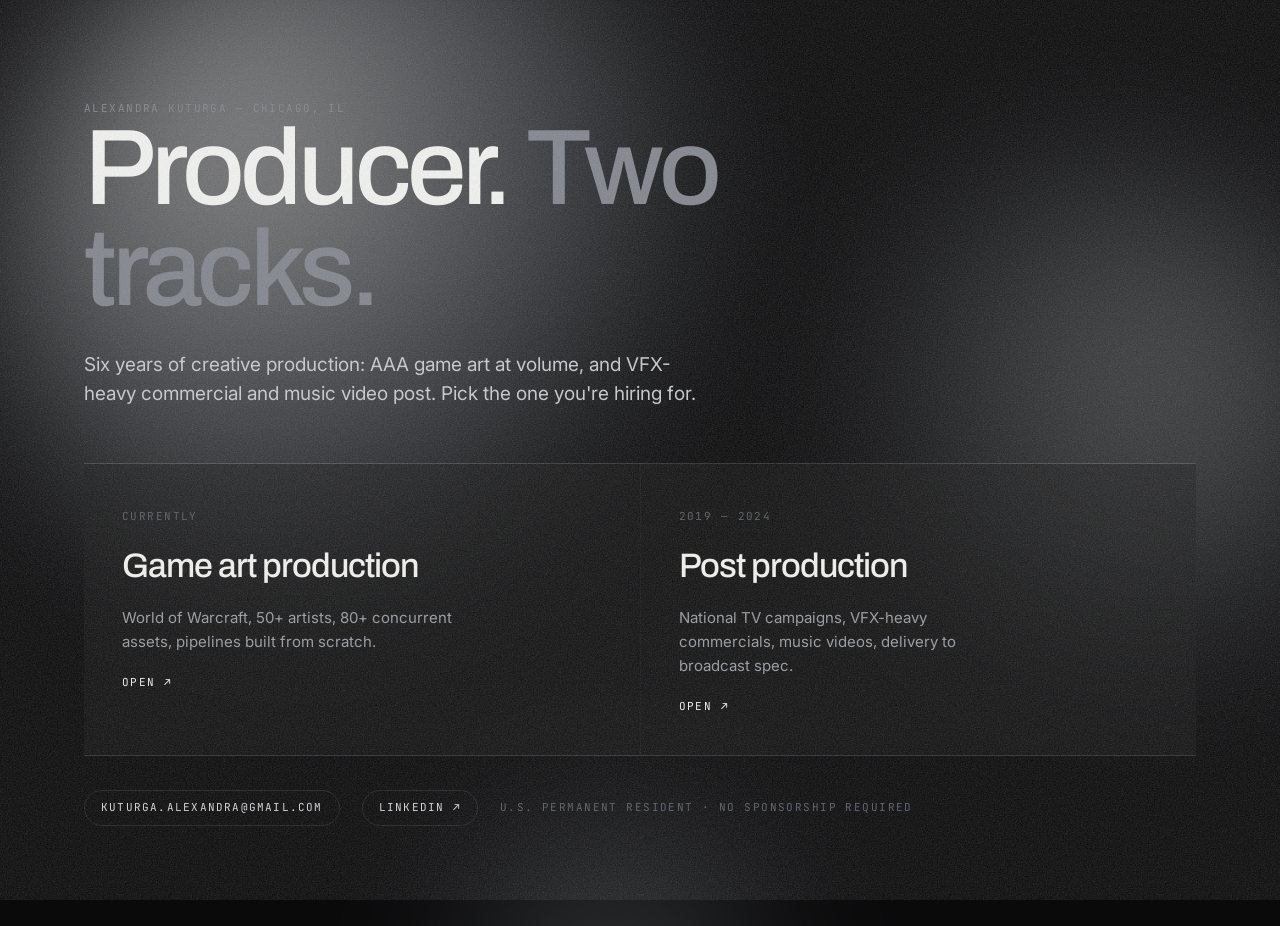
==== index.html @ 8ec672dc "Add files via upload" ====
<!DOCTYPE html>
<html lang="en">
<head>
<meta charset="utf-8">
<meta name="viewport" content="width=device-width, initial-scale=1">
<title>Alexandra Kuturga — Producer</title>
<link rel="preconnect" href="https://fonts.googleapis.com">
<link rel="preconnect" href="https://fonts.gstatic.com" crossorigin>
<link href="https://fonts.googleapis.com/css2?family=Archivo:wght@400;500;600&family=Inter:wght@400;500&family=JetBrains+Mono:wght@400;500&display=swap" rel="stylesheet">
<link rel="stylesheet" href="style.css">
<style>
  .gate{min-height:100svh;display:flex;align-items:center;position:relative;overflow:hidden;padding-block:100px}
  .doors{margin-top:clamp(40px,6vh,72px);display:grid;grid-template-columns:1fr 1fr;gap:1px;background:var(--line-2);border-top:1px solid var(--line);border-bottom:1px solid var(--line)}
  .door{background:rgba(10,10,11,.4);backdrop-filter:blur(4px);padding:clamp(24px,3.4vw,38px);text-decoration:none;display:block;transition:background .3s}
  .door:hover,.door:focus-visible{background:rgba(255,255,255,.06)}
  .door h2{font-family:var(--display);font-weight:500;font-size:clamp(22px,3vw,34px);letter-spacing:-.03em;margin-top:12px}
  .door p{color:#9A9CA3;margin-top:12px;font-size:15px;max-width:38ch}
  .door .go{margin-top:20px;display:inline-block;font-family:var(--data);font-size:11px;letter-spacing:.13em;text-transform:uppercase;color:var(--ink)}
  @media (max-width:720px){.doors{grid-template-columns:1fr}}
</style>
</head>
<body>
<header class="gate">
  <div class="field" aria-hidden="true">
    <div class="blob b1"></div><div class="blob b2"></div><div class="blob b3"></div>
  </div>
  <div class="wrap" style="position:relative;z-index:2;width:100%">
    <p class="eyebrow">Alexandra Kuturga — Chicago, IL</p>
    <h1 style="max-width:13ch">Producer. <em>Two tracks.</em></h1>
    <p class="lede">Six years of creative production: AAA game art at volume, and VFX-heavy commercial and music video post. Pick the one you're hiring for.</p>

    <div class="doors">
      <a class="door" href="art-producer/">
        <span class="data">Currently</span>
        <h2>Game art production</h2>
        <p>World of Warcraft, 50+ artists, 80+ concurrent assets, pipelines built from scratch.</p>
        <span class="go">Open ↗</span>
      </a>
      <a class="door" href="producer/">
        <span class="data">2019 — 2024</span>
        <h2>Post production</h2>
        <p>National TV campaigns, VFX-heavy commercials, music videos, delivery to broadcast spec.</p>
        <span class="go">Open ↗</span>
      </a>
    </div>

    <div class="meta" style="margin-top:34px">
      <a class="pill" href="mailto:kuturga.alexandra@gmail.com">kuturga.alexandra@gmail.com</a>
      <a class="pill" href="https://linkedin.com/in/alexandra-kuturga" target="_blank" rel="noopener">LinkedIn ↗</a>
      <span class="data">U.S. Permanent Resident · No sponsorship required</span>
    </div>
  </div>
</header>
</body>
</html>
---- style.css ----
:root{
  --void:#0A0A0B;
  --panel:#121215;
  --panel-2:#191A1E;
  --haze:#33353B;
  --line:rgba(255,255,255,.10);
  --line-2:rgba(255,255,255,.06);
  --ink:#F2F2F0;
  --mute:#83868E;
  --dim:#5A5D64;
  --display:'Archivo','Helvetica Neue',Helvetica,Arial,sans-serif;
  --body:'Inter','Helvetica Neue',Helvetica,Arial,sans-serif;
  --data:'JetBrains Mono',ui-monospace,SFMono-Regular,Menlo,monospace;
  --pad:clamp(20px,5vw,72px);
}
*{box-sizing:border-box;margin:0;padding:0}
html{scroll-behavior:smooth}
body{
  background:var(--void);color:var(--ink);
  font-family:var(--body);font-size:16px;line-height:1.6;
  -webkit-font-smoothing:antialiased;overflow-x:hidden;
}
/* ---------- grain ---------- */
body::after{
  content:'';position:fixed;inset:0;z-index:200;pointer-events:none;opacity:.19;
  background-image:url("data:image/svg+xml,%3Csvg xmlns='http://www.w3.org/2000/svg' width='260' height='260'%3E%3Cfilter id='n'%3E%3CfeTurbulence type='fractalNoise' baseFrequency='.82' numOctaves='4' stitchTiles='stitch'/%3E%3CfeColorMatrix type='saturate' values='0'/%3E%3C/filter%3E%3Crect width='100%25' height='100%25' filter='url(%23n)'/%3E%3C/svg%3E");
}
a{color:inherit}
.wrap{max-width:1240px;margin:0 auto;padding-inline:var(--pad)}

/* ---------- utility type ---------- */
.data{font-family:var(--data);font-size:11px;letter-spacing:.13em;text-transform:uppercase;color:var(--dim)}
.eyebrow{font-family:var(--data);font-size:11px;letter-spacing:.13em;text-transform:uppercase;color:var(--mute)}

/* ---------- nav ---------- */
nav{
  position:fixed;top:0;left:0;right:0;z-index:150;
  display:flex;align-items:center;justify-content:space-between;
  padding:18px var(--pad);
  background:linear-gradient(to bottom,rgba(10,10,11,.92),rgba(10,10,11,0));
  backdrop-filter:blur(6px);
}
.mark{font-family:var(--display);font-weight:600;letter-spacing:-.02em;font-size:15px}
.navlinks{display:flex;gap:26px}
.navlinks a{font-family:var(--data);font-size:11px;letter-spacing:.13em;text-transform:uppercase;color:var(--mute);text-decoration:none;transition:color .25s}
.navlinks a:hover,.navlinks a:focus-visible{color:var(--ink)}

/* ---------- hero ---------- */
.hero{position:relative;min-height:92svh;display:flex;align-items:center;padding-block:140px 90px;overflow:hidden}
.field{position:absolute;inset:-20% -10%;z-index:0}
.blob{position:absolute;border-radius:50%;filter:blur(70px);opacity:.55}
.b1{width:58vw;height:58vw;left:8%;top:6%;background:radial-gradient(circle at 34% 34%,#EDEDED 0%,#9A9CA2 26%,#4A4C52 52%,transparent 72%);animation:drift1 34s ease-in-out infinite}
.b2{width:44vw;height:44vw;right:2%;top:26%;background:radial-gradient(circle at 60% 40%,#C8CACE 0%,#5C5E65 40%,transparent 70%);opacity:.34;animation:drift2 44s ease-in-out infinite}
.b3{width:34vw;height:34vw;left:34%;bottom:-6%;background:radial-gradient(circle at 50% 50%,#7E8189 0%,transparent 68%);opacity:.4;animation:drift1 52s ease-in-out infinite reverse}
@keyframes drift1{0%,100%{transform:translate(0,0) scale(1)}50%{transform:translate(4%,-5%) scale(1.09)}}
@keyframes drift2{0%,100%{transform:translate(0,0) scale(1)}50%{transform:translate(-6%,4%) scale(.93)}}
.hero .wrap{position:relative;z-index:2;width:100%}

h1{
  font-family:var(--display);font-weight:500;
  font-size:clamp(46px,8.4vw,116px);line-height:.94;letter-spacing:-.045em;
  max-width:15ch;
}
h1 em{font-style:normal;color:var(--mute)}
.lede{margin-top:30px;max-width:52ch;font-size:clamp(15px,1.6vw,19px);color:#C9CACE;line-height:1.55}
.meta{margin-top:34px;display:flex;flex-wrap:wrap;gap:10px 22px;align-items:center}
.pill{display:inline-flex;align-items:center;gap:8px;border:1px solid var(--line);border-radius:999px;padding:8px 16px;font-family:var(--data);font-size:11px;letter-spacing:.11em;text-transform:uppercase;color:#D6D7DA;text-decoration:none;transition:border-color .25s,background .25s}
.pill:hover,.pill:focus-visible{border-color:rgba(255,255,255,.32);background:rgba(255,255,255,.04)}
.pill.solid{background:var(--ink);color:#0A0A0B;border-color:var(--ink)}
.pill.solid:hover{background:#fff}

/* hero metrics row — sits below the CTAs, never overlaps type */
.hmetrics{margin-top:clamp(46px,7vh,86px);display:grid;grid-template-columns:repeat(4,1fr);gap:1px;background:var(--line-2);border-top:1px solid var(--line);border-bottom:1px solid var(--line)}
.hm{background:rgba(10,10,11,.34);backdrop-filter:blur(4px);padding:16px 18px;display:flex;gap:8px;align-items:flex-start}
.hm .tick{width:5px;height:5px;border-radius:50%;background:rgba(255,255,255,.75);margin-top:6px;flex:none}
.hm .val{font-family:var(--data);font-size:11px;letter-spacing:.1em;text-transform:uppercase;line-height:1.4;color:rgba(255,255,255,.86)}
.hm .val span{display:block;color:rgba(255,255,255,.4);letter-spacing:.13em;margin-top:3px}

/* ---------- sections ---------- */
section{position:relative;z-index:2}
.sechead{display:flex;align-items:baseline;justify-content:space-between;gap:24px;padding-block:26px;border-top:1px solid var(--line);margin-top:70px}
.sechead h2{font-family:var(--display);font-weight:500;font-size:clamp(22px,3vw,34px);letter-spacing:-.03em}

/* ---------- case studies ---------- */
.case{border-top:1px solid var(--line-2);padding-block:56px}
.case:first-of-type{border-top:none}
.caserow{display:grid;grid-template-columns:1.15fr .85fr;gap:clamp(28px,5vw,70px);align-items:start}
.case h3{font-family:var(--display);font-weight:500;font-size:clamp(26px,3.6vw,44px);line-height:1.02;letter-spacing:-.035em;margin-top:12px}
.role{margin-top:12px;font-family:var(--data);font-size:11.5px;letter-spacing:.12em;text-transform:uppercase;color:#B9BBC0}
.role b{font-weight:500;color:var(--ink)}
.case p{margin-top:20px;color:#B3B5BA;max-width:60ch}
.case ul{margin-top:22px;list-style:none;display:grid;gap:13px;max-width:62ch}
.case li{position:relative;padding-left:20px;color:#A9ABB1;font-size:15px}
.case li::before{content:'';position:absolute;left:0;top:10px;width:9px;height:1px;background:rgba(255,255,255,.35)}
.case li strong{color:var(--ink);font-weight:500}

/* signature: production strip */
.strip{margin-top:26px;display:flex;flex-wrap:wrap;border:1px solid var(--line);border-radius:3px;overflow:hidden;background:linear-gradient(180deg,rgba(255,255,255,.035),rgba(255,255,255,0))}
.cell{flex:1 1 96px;padding:13px 15px;border-right:1px solid var(--line-2)}
.cell:last-child{border-right:none}
.cell .n{font-family:var(--display);font-weight:500;font-size:22px;letter-spacing:-.03em;line-height:1.1}
.cell .k{font-family:var(--data);font-size:9.5px;letter-spacing:.13em;text-transform:uppercase;color:var(--dim);margin-top:5px}

/* media */
.media{position:relative;border:1px solid var(--line);border-radius:4px;overflow:hidden;background:var(--panel);aspect-ratio:16/9;display:block;text-decoration:none}
button.media{width:100%;padding:0;font:inherit;color:inherit;text-align:left;cursor:pointer;-webkit-appearance:none;appearance:none}
.media img{width:100%;height:100%;object-fit:cover;filter:grayscale(1) contrast(1.06) brightness(.72);transition:filter .5s ease,transform .8s ease}
.media:hover img,.media:focus-visible img{filter:grayscale(.1) contrast(1.02) brightness(.92);transform:scale(1.03)}
.media iframe{position:absolute;inset:0;width:100%;height:100%;border:0;display:block}
.media .play{position:absolute;left:14px;bottom:13px;font-family:var(--data);font-size:10.5px;letter-spacing:.13em;text-transform:uppercase;color:#fff;mix-blend-mode:difference}
.media .cue{position:absolute;left:50%;top:50%;transform:translate(-50%,-50%);width:62px;height:62px;border-radius:50%;border:1px solid rgba(255,255,255,.5);display:grid;place-items:center;background:rgba(10,10,11,.3);backdrop-filter:blur(3px);transition:background .3s,border-color .3s,transform .45s cubic-bezier(.2,.7,.3,1)}
.media:hover .cue,.media:focus-visible .cue{background:rgba(255,255,255,.94);border-color:#fff;transform:translate(-50%,-50%) scale(1.07)}
.media .cue svg{width:13px;height:15px;fill:#fff;margin-left:3px;transition:fill .3s}
.media:hover .cue svg,.media:focus-visible .cue svg{fill:#0A0A0B}
.media.blank{background:
   radial-gradient(60% 70% at 26% 28%,rgba(235,235,235,.5),transparent 62%),
   radial-gradient(55% 60% at 76% 72%,rgba(140,143,150,.42),transparent 64%),
   var(--panel);
  display:flex;align-items:flex-end;padding:18px}
.media.blank .txt{font-family:var(--data);font-size:10.5px;letter-spacing:.13em;text-transform:uppercase;color:rgba(255,255,255,.6)}

/* ---------- experience ---------- */
.job{display:grid;grid-template-columns:170px 1fr;gap:clamp(16px,3vw,44px);padding-block:34px;border-top:1px solid var(--line-2)}
.job h3{font-family:var(--display);font-weight:500;font-size:23px;letter-spacing:-.025em}
.job .years{font-family:var(--data);font-size:11px;letter-spacing:.12em;color:var(--dim);text-transform:uppercase;padding-top:6px}
.job p{color:#A9ABB1;margin-top:10px;max-width:66ch;font-size:15px}
.job ul{margin-top:14px;list-style:none;display:grid;gap:10px;max-width:66ch}
.job li{position:relative;padding-left:20px;color:#A9ABB1;font-size:15px}
.job li::before{content:'';position:absolute;left:0;top:10px;width:9px;height:1px;background:rgba(255,255,255,.35)}
.job li strong{color:var(--ink);font-weight:500}

/* ---------- capabilities ---------- */
.caps{display:grid;grid-template-columns:repeat(auto-fit,minmax(230px,1fr));gap:1px;background:var(--line-2);border:1px solid var(--line-2)}
.cap{background:var(--void);padding:26px 24px 30px}
.cap h4{font-family:var(--data);font-size:11px;letter-spacing:.13em;text-transform:uppercase;color:var(--ink);font-weight:500}
.cap p{margin-top:12px;color:#95979E;font-size:14.5px;line-height:1.55}

/* ---------- credits ---------- */
.credits{width:100%;border-collapse:collapse;font-family:var(--data);font-size:12.5px}
.credits th{text-align:left;padding:12px 14px 12px 0;border-bottom:1px solid var(--line);color:var(--dim);font-weight:400;font-size:10.5px;letter-spacing:.13em;text-transform:uppercase}
.credits td{padding:14px 14px 14px 0;border-bottom:1px solid var(--line-2);color:#B3B5BA;vertical-align:top}
.credits tr:hover td{color:var(--ink);background:rgba(255,255,255,.02)}
.credits td.yr{color:var(--dim);white-space:nowrap;width:64px}
.credits td.rl{color:#8B8E95;white-space:nowrap}
.credits em{font-style:italic}

/* ---------- footer ---------- */
footer{margin-top:80px;border-top:1px solid var(--line);padding-block:56px 70px;position:relative;overflow:hidden}
footer .fblob{position:absolute;width:70vw;height:34vw;left:20%;bottom:-24vw;border-radius:50%;filter:blur(80px);opacity:.3;background:radial-gradient(circle at 50% 40%,#D9DADD 0%,#55575E 42%,transparent 70%)}
footer .wrap{position:relative;z-index:2}
.fmail{font-family:var(--display);font-weight:500;font-size:clamp(30px,6vw,66px);letter-spacing:-.04em;text-decoration:none;display:inline-block;line-height:1}
.fmail:hover{color:var(--mute)}
.frow{margin-top:36px;display:flex;flex-wrap:wrap;gap:14px 26px;justify-content:space-between;align-items:center}

/* ---------- reveal ---------- */
.rv{opacity:0;transform:translateY(16px);transition:opacity .8s cubic-bezier(.2,.7,.3,1),transform .8s cubic-bezier(.2,.7,.3,1)}
.rv.in{opacity:1;transform:none}

:focus-visible{outline:1px solid rgba(255,255,255,.7);outline-offset:3px}

@media (max-width:880px){
  .caserow{grid-template-columns:1fr}
  .job{grid-template-columns:1fr;gap:6px}
  .navlinks{display:none}
  .hmetrics{grid-template-columns:repeat(2,1fr)}
  .hero{min-height:auto;padding-block:120px 70px}
  h1{max-width:none}
  .credits td.rl{white-space:normal}
}
@media (prefers-reduced-motion:reduce){
  *{animation:none!important;transition:none!important}
  .rv{opacity:1;transform:none}
  html{scroll-behavior:auto}
}

/* ---------- cross-page switch ---------- */
.switch{display:flex;gap:0;border:1px solid var(--line);border-radius:999px;overflow:hidden}
.switch a{font-family:var(--data);font-size:10.5px;letter-spacing:.12em;text-transform:uppercase;color:var(--mute);text-decoration:none;padding:8px 15px;transition:background .25s,color .25s;white-space:nowrap}
.switch a[aria-current="page"]{background:var(--ink);color:#0A0A0B}
.switch a:not([aria-current]):hover{color:var(--ink);background:rgba(255,255,255,.05)}

/* ---------- callout ---------- */
.callout{margin-top:56px;border:1px solid var(--line);border-radius:4px;padding:clamp(24px,4vw,40px);background:linear-gradient(180deg,rgba(255,255,255,.04),rgba(255,255,255,0));display:flex;flex-wrap:wrap;gap:22px;align-items:center;justify-content:space-between}
.callout h3{font-family:var(--display);font-weight:500;font-size:clamp(20px,2.6vw,30px);letter-spacing:-.03em;max-width:26ch}
.callout p{color:#9A9CA3;margin-top:8px;max-width:52ch;font-size:15px}

/* ---------- flags for unresolved copy ---------- */
.flag{border-bottom:1px dashed rgba(255,255,255,.34);cursor:help}
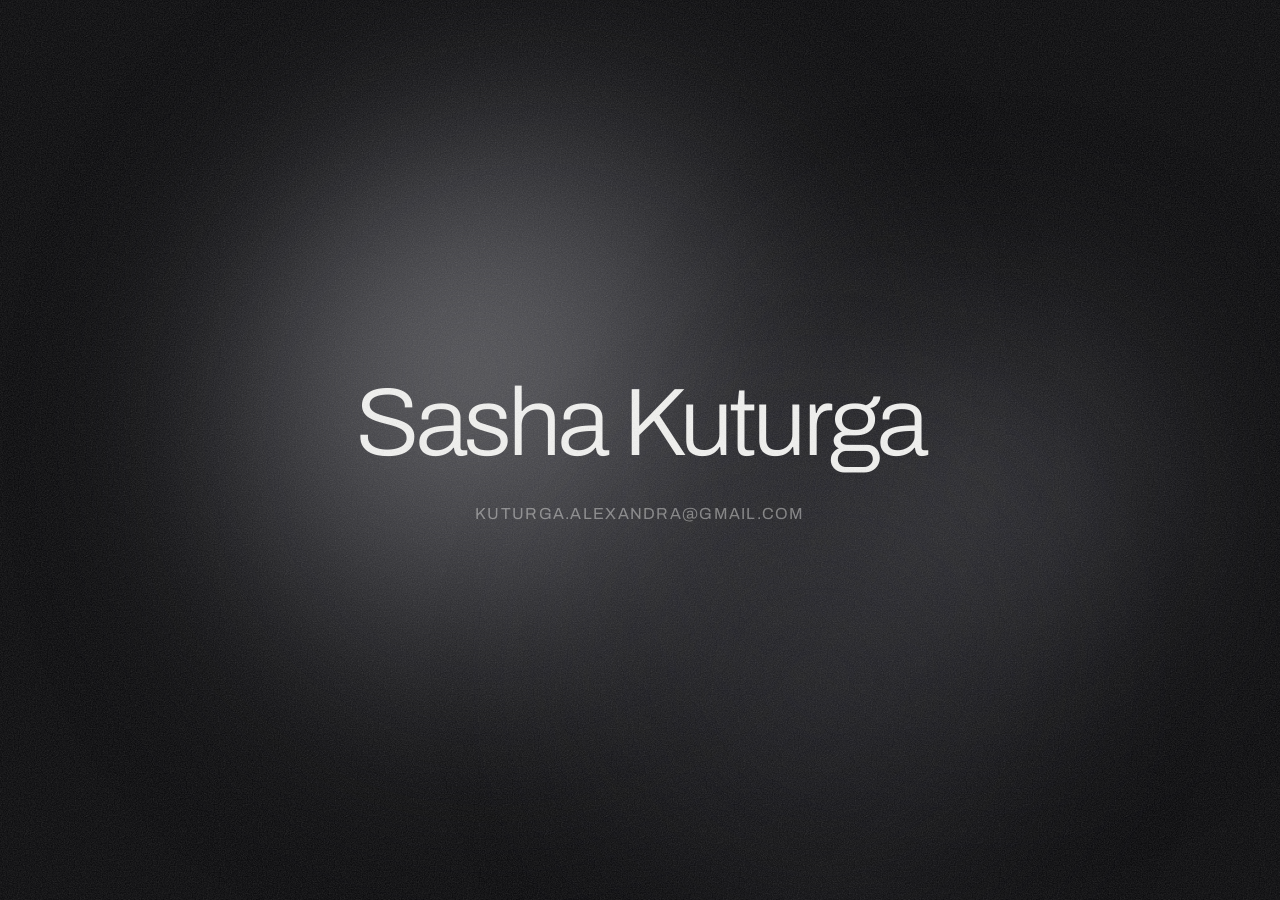
==== commit 50e7a0af: "update portfolio" ====
--- a/index.html
+++ b/index.html
@@ -3,53 +3,110 @@
 <head>
 <meta charset="utf-8">
 <meta name="viewport" content="width=device-width, initial-scale=1">
-<title>Alexandra Kuturga — Producer</title>
+<title>Sasha Kuturga</title>
 <link rel="preconnect" href="https://fonts.googleapis.com">
 <link rel="preconnect" href="https://fonts.gstatic.com" crossorigin>
-<link href="https://fonts.googleapis.com/css2?family=Archivo:wght@400;500;600&family=Inter:wght@400;500&family=JetBrains+Mono:wght@400;500&display=swap" rel="stylesheet">
-<link rel="stylesheet" href="style.css">
+<link href="https://fonts.googleapis.com/css2?family=Archivo:wght@300;400;500&display=swap" rel="stylesheet">
 <style>
-  .gate{min-height:100svh;display:flex;align-items:center;position:relative;overflow:hidden;padding-block:100px}
-  .doors{margin-top:clamp(40px,6vh,72px);display:grid;grid-template-columns:1fr 1fr;gap:1px;background:var(--line-2);border-top:1px solid var(--line);border-bottom:1px solid var(--line)}
-  .door{background:rgba(10,10,11,.4);backdrop-filter:blur(4px);padding:clamp(24px,3.4vw,38px);text-decoration:none;display:block;transition:background .3s}
-  .door:hover,.door:focus-visible{background:rgba(255,255,255,.06)}
-  .door h2{font-family:var(--display);font-weight:500;font-size:clamp(22px,3vw,34px);letter-spacing:-.03em;margin-top:12px}
-  .door p{color:#9A9CA3;margin-top:12px;font-size:15px;max-width:38ch}
-  .door .go{margin-top:20px;display:inline-block;font-family:var(--data);font-size:11px;letter-spacing:.13em;text-transform:uppercase;color:var(--ink)}
-  @media (max-width:720px){.doors{grid-template-columns:1fr}}
+*{margin:0;padding:0;box-sizing:border-box}
+html,body{height:100%;overflow:hidden}
+body{
+  background:#08080A;
+  font-family:'Archivo','Helvetica Neue',Helvetica,Arial,sans-serif;
+  -webkit-font-smoothing:antialiased;
+  color:#F2F2F0;
+  display:flex;
+  align-items:center;
+  justify-content:center;
+}
+
+/* grain */
+body::after{
+  content:'';position:fixed;inset:0;z-index:10;pointer-events:none;opacity:.17;
+  background-image:url("data:image/svg+xml,%3Csvg xmlns='http://www.w3.org/2000/svg' width='260' height='260'%3E%3Cfilter id='n'%3E%3CfeTurbulence type='fractalNoise' baseFrequency='.82' numOctaves='4' stitchTiles='stitch'/%3E%3CfeColorMatrix type='saturate' values='0'/%3E%3C/filter%3E%3Crect width='100%25' height='100%25' filter='url(%23n)'/%3E%3C/svg%3E");
+}
+
+/* moving gradient field */
+.field{position:fixed;inset:0;z-index:0;overflow:hidden}
+.orb{position:absolute;border-radius:50%;filter:blur(90px);will-change:transform}
+.o1{
+  width:55vmax;height:55vmax;
+  left:15%;top:10%;
+  background:radial-gradient(circle at 40% 40%,#D4D4D8 0%,#71717A 30%,#27272A 58%,transparent 72%);
+  opacity:.5;
+  animation:float1 28s ease-in-out infinite;
+}
+.o2{
+  width:40vmax;height:40vmax;
+  right:5%;bottom:15%;
+  background:radial-gradient(circle at 55% 45%,#A1A1AA 0%,#3F3F46 40%,transparent 68%);
+  opacity:.35;
+  animation:float2 36s ease-in-out infinite;
+}
+.o3{
+  width:48vmax;height:48vmax;
+  left:40%;bottom:-10%;
+  background:radial-gradient(circle at 50% 50%,#52525B 0%,transparent 65%);
+  opacity:.4;
+  animation:float3 42s ease-in-out infinite;
+}
+@keyframes float1{
+  0%,100%{transform:translate(0,0) scale(1)}
+  33%{transform:translate(6%,-8%) scale(1.06)}
+  66%{transform:translate(-4%,5%) scale(.95)}
+}
+@keyframes float2{
+  0%,100%{transform:translate(0,0) scale(1)}
+  40%{transform:translate(-8%,6%) scale(1.08)}
+  70%{transform:translate(5%,-3%) scale(.94)}
+}
+@keyframes float3{
+  0%,100%{transform:translate(0,0) scale(1)}
+  50%{transform:translate(7%,-6%) scale(1.05)}
+}
+
+/* content */
+.center{position:relative;z-index:5;text-align:center;padding:20px}
+.name{
+  font-weight:300;
+  font-size:clamp(38px,8vw,96px);
+  letter-spacing:-.04em;
+  line-height:.95;
+  user-select:none;
+}
+.contact{
+  margin-top:clamp(24px,4vh,48px);
+}
+.contact a{
+  font-family:'Archivo',sans-serif;
+  font-weight:400;
+  font-size:clamp(13px,1.4vw,16px);
+  letter-spacing:.08em;
+  text-transform:uppercase;
+  color:rgba(242,242,240,.45);
+  text-decoration:none;
+  transition:color .4s;
+}
+.contact a:hover,.contact a:focus-visible{color:rgba(242,242,240,.9)}
+
+:focus-visible{outline:1px solid rgba(255,255,255,.6);outline-offset:4px}
+@media(prefers-reduced-motion:reduce){*{animation:none!important}}
 </style>
 </head>
 <body>
-<header class="gate">
-  <div class="field" aria-hidden="true">
-    <div class="blob b1"></div><div class="blob b2"></div><div class="blob b3"></div>
+
+<div class="field" aria-hidden="true">
+  <div class="orb o1"></div>
+  <div class="orb o2"></div>
+  <div class="orb o3"></div>
+</div>
+
+<div class="center">
+  <h1 class="name">Sasha Kuturga</h1>
+  <div class="contact">
+    <a href="mailto:kuturga.alexandra@gmail.com">kuturga.alexandra@gmail.com</a>
   </div>
-  <div class="wrap" style="position:relative;z-index:2;width:100%">
-    <p class="eyebrow">Alexandra Kuturga — Chicago, IL</p>
-    <h1 style="max-width:13ch">Producer. <em>Two tracks.</em></h1>
-    <p class="lede">Six years of creative production: AAA game art at volume, and VFX-heavy commercial and music video post. Pick the one you're hiring for.</p>
+</div>
 
-    <div class="doors">
-      <a class="door" href="art-producer/">
-        <span class="data">Currently</span>
-        <h2>Game art production</h2>
-        <p>World of Warcraft, 50+ artists, 80+ concurrent assets, pipelines built from scratch.</p>
-        <span class="go">Open ↗</span>
-      </a>
-      <a class="door" href="producer/">
-        <span class="data">2019 — 2024</span>
-        <h2>Post production</h2>
-        <p>National TV campaigns, VFX-heavy commercials, music videos, delivery to broadcast spec.</p>
-        <span class="go">Open ↗</span>
-      </a>
-    </div>
-
-    <div class="meta" style="margin-top:34px">
-      <a class="pill" href="mailto:kuturga.alexandra@gmail.com">kuturga.alexandra@gmail.com</a>
-      <a class="pill" href="https://linkedin.com/in/alexandra-kuturga" target="_blank" rel="noopener">LinkedIn ↗</a>
-      <span class="data">U.S. Permanent Resident · No sponsorship required</span>
-    </div>
-  </div>
-</header>
 </body>
-</html>
+</html>
